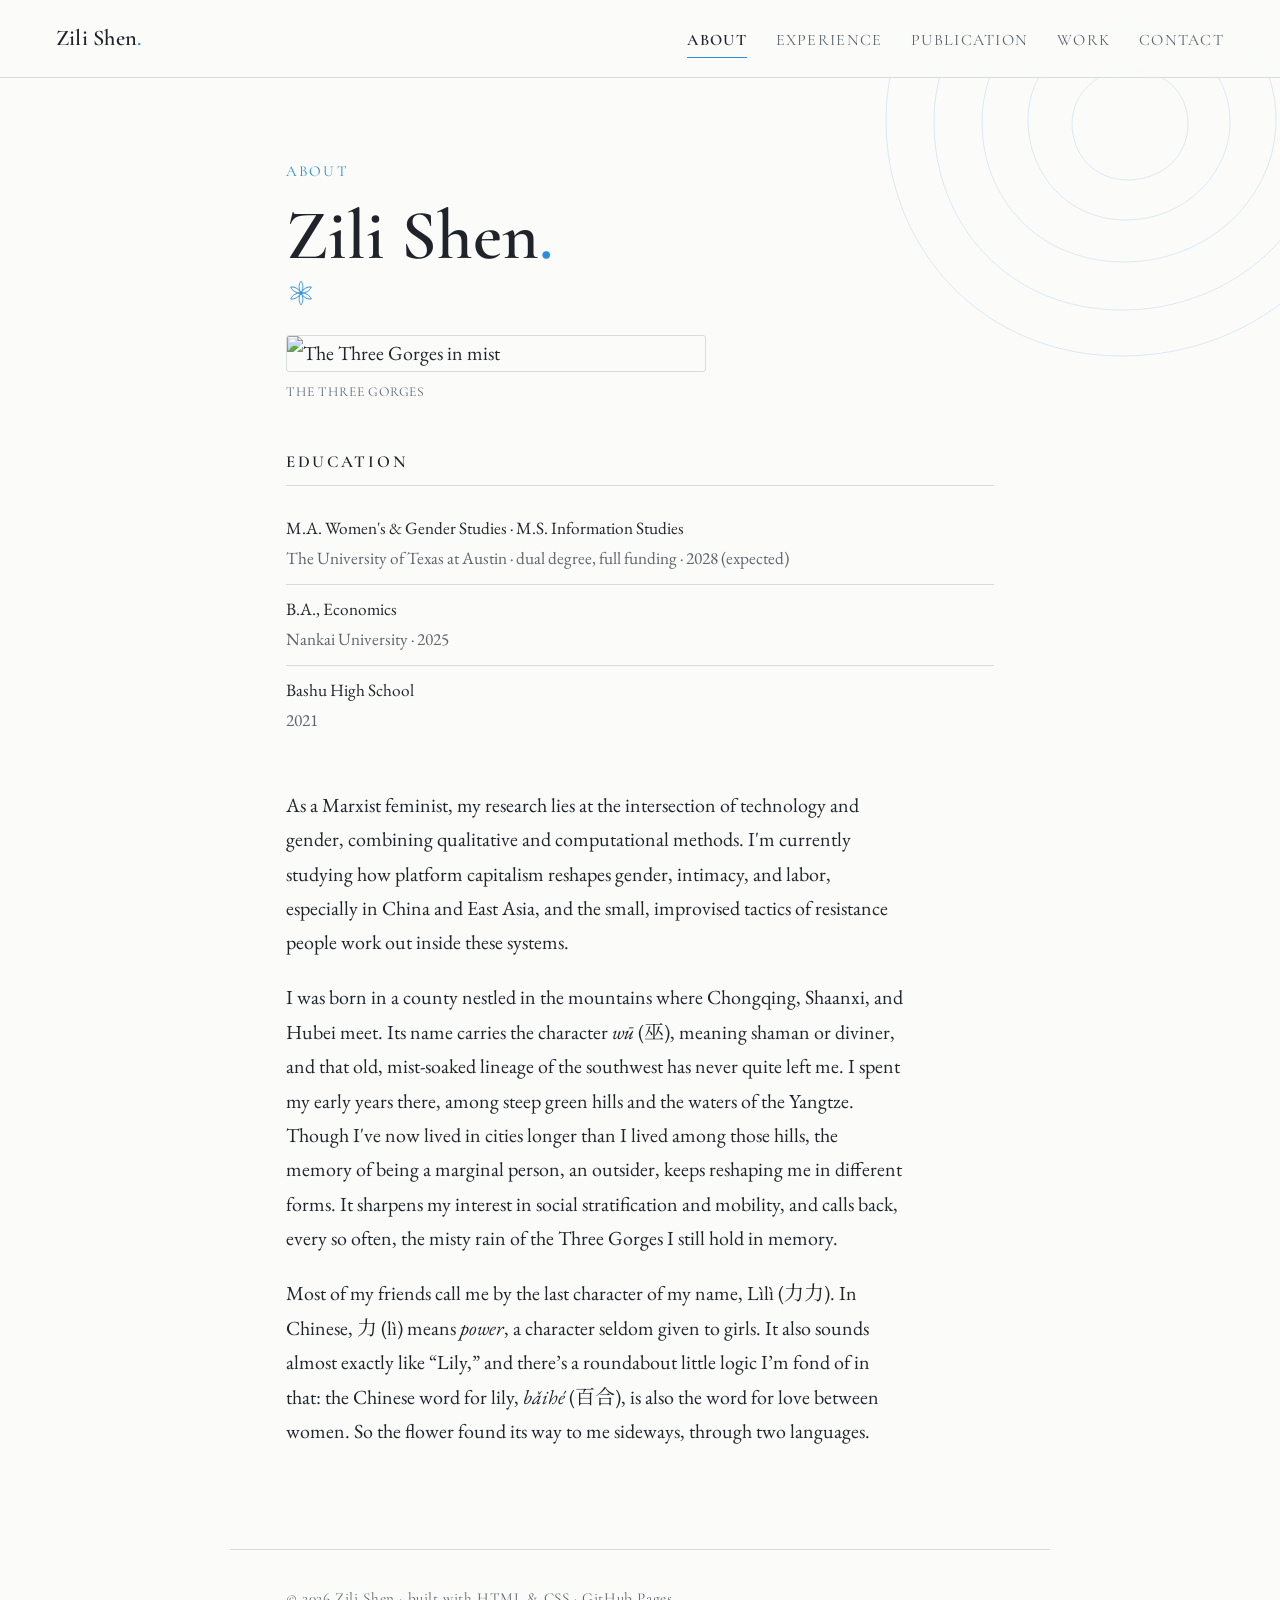
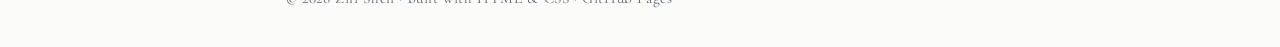
==== about.html @ ae3ffd70 "Add files via upload" ====
<!DOCTYPE html>
<html lang="en">
<head>
  <meta charset="UTF-8" />
  <meta name="viewport" content="width=device-width, initial-scale=1.0" />
  <title>About — Zili Shen</title>
  <link rel="preconnect" href="https://fonts.googleapis.com" />
  <link rel="preconnect" href="https://fonts.gstatic.com" crossorigin />
  <link href="https://fonts.googleapis.com/css2?family=Cormorant+Garamond:ital,wght@0,500;0,600;1,500&family=EB+Garamond:ital,wght@0,400;0,500;1,400&family=Noto+Serif+SC:wght@400;500&display=swap" rel="stylesheet" />
  <link rel="stylesheet" href="styles.css" />
</head>
<body>
  <nav class="nav">
    <a href="about.html" class="nav__name">Zili Shen<span class="dot">.</span></a>
    <div class="nav__links">
      <a href="about.html" class="is-active">about</a>
      <a href="experience.html">experience</a>
      <a href="publication.html">publication</a>
      <a href="work.html">work</a>
      <a href="contact.html">contact</a>
    </div>
  </nav>

  <main class="page reveal">
    <p class="eyebrow">About</p>
    <h2 class="page-title">Zili Shen<span class="dot">.</span></h2>
    <svg class="lily-mark" viewBox="0 0 48 48" fill="none" stroke="currentColor" stroke-width="1.4" aria-hidden="true">
      <path d="M24 25 C20 17 20 10 24 5 C28 10 28 17 24 25 Z"/>
      <path d="M24 25 C20 17 20 10 24 5 C28 10 28 17 24 25 Z" transform="rotate(60 24 24)"/>
      <path d="M24 25 C20 17 20 10 24 5 C28 10 28 17 24 25 Z" transform="rotate(120 24 24)"/>
      <path d="M24 25 C20 17 20 10 24 5 C28 10 28 17 24 25 Z" transform="rotate(180 24 24)"/>
      <path d="M24 25 C20 17 20 10 24 5 C28 10 28 17 24 25 Z" transform="rotate(240 24 24)"/>
      <path d="M24 25 C20 17 20 10 24 5 C28 10 28 17 24 25 Z" transform="rotate(300 24 24)"/>
      <circle cx="24" cy="24" r="2.3" fill="currentColor" stroke="none"/>
    </svg>

    <figure class="feature-img">
      <!-- Your photo of the Three Gorges, standing in for a portrait. -->
      <img src="images/sanxia.jpg" alt="The Three Gorges in mist" />
      <figcaption>The Three Gorges</figcaption>
    </figure>

    <p class="label">Education</p>
    <ul class="edu">
      <li>M.A. Women's &amp; Gender Studies &middot; M.S. Information Studies<br /><span class="where">The University of Texas at Austin &middot; dual degree, full funding &middot; 2028 (expected)</span></li>
      <li>B.A., Economics<br /><span class="where">Nankai University &middot; 2025</span></li>
      <li>Bashu High School<br /><span class="where">2021</span></li>
    </ul>

    <div class="prose" style="margin-top:2.6rem;">
      <p>As a Marxist feminist, my research lies at the intersection of technology and gender, combining qualitative and computational methods. I'm currently studying how platform capitalism reshapes gender, intimacy, and labor, especially in China and East Asia, and the small, improvised tactics of resistance people work out inside these systems.</p>

      <p>I was born in a county nestled in the mountains where Chongqing, Shaanxi, and Hubei meet. Its name carries the character <em>w&#363;</em> (&#24043;), meaning shaman or diviner, and that old, mist-soaked lineage of the southwest has never quite left me. I spent my early years there, among steep green hills and the waters of the Yangtze. Though I've now lived in cities longer than I lived among those hills, the memory of being a marginal person, an outsider, keeps reshaping me in different forms. It sharpens my interest in social stratification and mobility, and calls back, every so often, the misty rain of the Three Gorges I still hold in memory.</p>

      <p>Most of my friends call me by the last character of my name, L&igrave;l&igrave; (&#21147;&#21147;). In Chinese, &#21147; (l&igrave;) means <em>power</em>, a character seldom given to girls. It also sounds almost exactly like &ldquo;Lily,&rdquo; and there&rsquo;s a roundabout little logic I&rsquo;m fond of in that: the Chinese word for lily, <em>b&#462;ih&eacute;</em> (&#30334;&#21512;), is also the word for love between women. So the flower found its way to me sideways, through two languages.</p>
    </div>
  </main>

  <footer class="foot">&copy; 2026 Zili Shen <span class="dot">&middot;</span> built with HTML &amp; CSS <span class="dot">&middot;</span> GitHub Pages</footer>
  <script>
    const io = new IntersectionObserver(es => es.forEach(e => { if (e.isIntersecting) e.target.classList.add('in'); }), { threshold: 0.08 });
    document.querySelectorAll('.reveal').forEach(el => io.observe(el));
  </script>
</body>
</html>
---- styles.css ----
/* =========================================================
   Zili Shen — academic personal site
   Classic serif: EB Garamond (body) + Cormorant Garamond (headings).
   Headings in Cormorant Garamond. Palette: baby blue.

   SWITCH ACCENT — edit --accent / --accent-deep / --accent-tint:
     baby blue (current) #2b8ed6 / #1c6ba8 / #e4f2fc
     violet               #4f2ee6 / #3a1fb0 / #ece9fd
   ========================================================= */

:root {
  --paper:     #fbfcfa;
  --panel:     #eef3f0;
  --ink:       #20242a;
  --ink-soft:  #5d646c;
  --line:      #d9ddd8;

  --accent:      #2b8ed6;
  --accent-deep: #1c6ba8;
  --accent-tint: #e4f2fc;

  --display: "Cormorant Garamond", "Noto Serif SC", Georgia, serif;
  --body:    "EB Garamond", "Noto Serif SC", Georgia, serif;
  --maxw: 820px;
}

* { box-sizing: border-box; }
html { scroll-behavior: smooth; }

body {
  margin: 0;
  position: relative;
  background: var(--paper);
  color: var(--ink);
  font-family: var(--body);
  font-size: 20px;
  line-height: 1.72;
  -webkit-font-smoothing: antialiased;
  text-rendering: optimizeLegibility;
}

/* faint topographic texture, top-right, like a contour map */
body::before {
  content: "";
  position: fixed; top: 0; right: 0; width: 620px; height: 620px;
  z-index: -1; pointer-events: none; opacity: 0.5;
  background: no-repeat top right / contain;
  background-image: url("data:image/svg+xml,%3Csvg xmlns='http://www.w3.org/2000/svg' viewBox='0 0 620 620' fill='none' stroke='%23b9d6ea' stroke-width='1'%3E%3Cpath d='M470 70c34 0 58 22 58 54s-26 56-60 56-56-26-56-56 24-54 58-54z'/%3E%3Cpath d='M470 30c58 0 100 40 100 92s-46 98-104 98-98-46-98-100 44-90 102-90z'/%3E%3Cpath d='M470-12c84 0 146 56 146 132s-66 142-152 142-142-64-142-140 64-134 148-134z'/%3E%3Cpath d='M470-58c112 0 196 78 196 180s-90 188-204 188-188-86-188-188 84-180 196-180z'/%3E%3Cpath d='M470-104c140 0 244 98 244 226s-112 234-252 234-236-108-236-236 104-224 244-224z'/%3E%3C/svg%3E");
}

a { color: var(--accent); text-decoration: none; }
a:hover { color: var(--accent-deep); }
:focus-visible { outline: 2px solid var(--accent); outline-offset: 3px; border-radius: 2px; }

/* lily motif */
.lily-mark { width: 30px; height: 30px; color: var(--accent); display: block; margin: 0.4rem 0 1.7rem; }

/* ---------- nav ---------- */
.nav {
  position: sticky; top: 0; z-index: 20;
  display: flex; align-items: baseline; justify-content: space-between;
  gap: 1rem; padding: 1.2rem clamp(1.25rem, 5vw, 3.5rem);
  background: color-mix(in srgb, var(--paper) 84%, transparent);
  backdrop-filter: blur(8px);
  border-bottom: 1px solid var(--line);
}
.nav__name { font-family: var(--display); font-weight: 600; font-size: 1.4rem; letter-spacing: 0.01em; color: var(--ink); }
.nav__name .dot { color: var(--accent); }
.nav__links { display: flex; flex-wrap: wrap; gap: clamp(0.8rem, 2.4vw, 1.8rem); font-family: var(--display); font-size: 1rem; text-transform: uppercase; letter-spacing: 0.08em; }
.nav__links a { color: var(--ink-soft); padding-bottom: 2px; }
.nav__links a:hover { color: var(--accent); }
.nav__links a.is-active { color: var(--ink); font-weight: 600; border-bottom: 1px solid var(--accent); }

/* ---------- page shell ---------- */
.page { max-width: var(--maxw); margin: 0 auto; padding: clamp(2.5rem, 7vw, 5rem) clamp(1.25rem, 5vw, 3.5rem) 5rem; }
.eyebrow { font-family: var(--display); font-size: 0.95rem; letter-spacing: 0.14em; color: var(--accent); margin: 0 0 1rem; text-transform: uppercase; }
.page-title { font-family: var(--display); font-weight: 600; letter-spacing: 0; font-size: clamp(2.8rem, 7vw, 4.4rem); line-height: 1.02; margin: 0; }
.page-title .dot { color: var(--accent); }
.lead { font-size: 1.18rem; font-style: italic; color: var(--ink-soft); max-width: 60ch; margin: 0 0 2.2rem; }
.prose p { margin: 0 0 1.3rem; max-width: 62ch; }
.prose p .zh { font-family: var(--body); }

/* section label in a distinct (display) font, e.g. "Education" */
.label {
  font-family: var(--display); text-transform: uppercase; letter-spacing: 0.16em;
  font-size: 1.05rem; font-weight: 600; color: var(--ink);
  margin: 2.8rem 0 1.1rem; padding-bottom: 0.5rem; border-bottom: 1px solid var(--line);
}

/* ---------- featured photo (replaces portrait) ---------- */
.feature-img { max-width: min(420px, 100%); margin: 0 0 2.2rem; }
.feature-img img { width: 100%; height: auto; display: block; border: 1px solid var(--line); border-radius: 3px; }
.feature-img figcaption { font-family: var(--display); font-size: 0.85rem; letter-spacing: 0.06em; color: var(--ink-soft); margin-top: 0.5rem; text-transform: uppercase; }

/* ---------- education list ---------- */
.edu { list-style: none; padding: 0; margin: 0; }
.edu li { padding: 0.65rem 0; border-top: 1px solid var(--line); font-size: 1.08rem; }
.edu li:first-child { border-top: 0; }
.edu .where { color: var(--ink-soft); }

/* ---------- entries (experience / publication) ---------- */
.entry { display: grid; grid-template-columns: 8rem 1fr; gap: 1.2rem; padding: 1.25rem 0; border-top: 1px solid var(--line); }
.entry:first-of-type { border-top: 0; padding-top: 0.2rem; }
.entry__year { font-family: var(--display); font-size: 1rem; letter-spacing: 0.04em; color: var(--ink-soft); padding-top: 0.35rem; }
.entry__title { font-family: var(--display); font-weight: 600; font-size: 1.45rem; line-height: 1.25; margin: 0 0 0.3rem; transition: color 0.15s ease; }
.entry:hover .entry__title { color: var(--accent); }
.entry__meta { font-size: 1.02rem; color: var(--ink-soft); margin: 0; max-width: 62ch; }
.entry__org { color: var(--ink); }
.entry__venue { font-style: italic; }

/* ---------- chips ---------- */
.chips { display: flex; flex-wrap: wrap; gap: 0.55rem; margin: 0.4rem 0 0; padding: 0; list-style: none; }
.chip { font-family: var(--display); font-size: 0.95rem; letter-spacing: 0.03em; padding: 0.3rem 0.85rem; border-radius: 999px; background: var(--accent-tint); color: var(--accent-deep); }

/* ---------- work gallery ---------- */
.gallery { display: grid; grid-template-columns: repeat(3, 1fr); gap: 1rem; }
.tile { aspect-ratio: 4/5; border: 1px solid var(--line); border-radius: 4px; overflow: hidden; background: var(--panel); display: block; }
.tile img { width: 100%; height: 100%; object-fit: cover; display: block; }
.tile__placeholder { width: 100%; height: 100%; display: grid; place-items: center; padding: 1rem; background: var(--accent-tint); }
.tile__placeholder span { font-family: var(--display); font-size: 0.95rem; letter-spacing: 0.04em; color: var(--accent-deep); text-align: center; }

/* ---------- contact ---------- */
.form { max-width: 30rem; margin-top: 0.5rem; }
.form label { display: block; font-family: var(--display); text-transform: uppercase; letter-spacing: 0.08em; font-size: 0.9rem; margin: 1.1rem 0 0.4rem; }
.form input, .form textarea { width: 100%; font-family: var(--body); font-size: 1.05rem; color: var(--ink); background: var(--paper); border: 1px solid var(--line); border-radius: 4px; padding: 0.6rem 0.8rem; }
.form input:focus, .form textarea:focus { outline: 2px solid var(--accent); outline-offset: 1px; border-color: transparent; }
.form textarea { min-height: 7rem; resize: vertical; }
.btn { display: inline-block; font-family: var(--display); text-transform: uppercase; letter-spacing: 0.08em; font-size: 1rem; color: var(--paper); background: var(--ink); border: 0; cursor: pointer; padding: 0.6rem 1.5rem; border-radius: 4px; margin-top: 1.4rem; transition: background 0.2s ease; }
.btn:hover { background: var(--accent); color: var(--paper); }
.contact-list { list-style: none; padding: 0; margin: 2.4rem 0 0; font-size: 1.08rem; }
.contact-list li { padding: 0.5rem 0; }
.contact-list .k { font-family: var(--display); text-transform: uppercase; letter-spacing: 0.08em; font-size: 0.9rem; color: var(--ink-soft); display: inline-block; min-width: 7rem; }

/* ---------- footer ---------- */
.foot { border-top: 1px solid var(--line); padding: 2.2rem clamp(1.25rem, 5vw, 3.5rem); font-family: var(--display); letter-spacing: 0.04em; font-size: 0.95rem; color: var(--ink-soft); max-width: var(--maxw); margin: 0 auto; }
.foot .dot { color: var(--accent); }

/* ---------- splash / gate ---------- */
.splash-body { margin: 0; min-height: 100vh; display: flex; background: linear-gradient(180deg, var(--accent-tint), var(--paper)); }
.splash-body::before { display: none; }
.splash { margin: auto; width: 100%; max-width: 940px; padding: 5vh clamp(1.25rem, 5vw, 3.5rem); display: flex; flex-direction: column; align-items: center; gap: 1.8rem; }
.splash__eyebrow { font-family: var(--display); font-size: 1.05rem; letter-spacing: 0.3em; text-transform: uppercase; color: var(--accent-deep); margin: 0; }
.splash__frame { width: 100%; border: 1px solid var(--line); border-radius: 8px; overflow: hidden; background: #fff; box-shadow: 0 18px 50px rgba(43,142,214,0.12); }
.splash__frame img { display: block; width: 100%; height: auto; }
.splash__marquee { width: 100%; overflow: hidden; white-space: nowrap; -webkit-mask: linear-gradient(90deg, transparent, #000 12%, #000 88%, transparent); mask: linear-gradient(90deg, transparent, #000 12%, #000 88%, transparent); }
.splash__marquee span { display: inline-block; font-family: var(--body); font-style: italic; font-size: clamp(1.2rem, 2.8vw, 1.7rem); color: var(--ink-soft); letter-spacing: 0.02em; animation: marq 28s linear infinite; }
.enter { font-family: var(--display); letter-spacing: 0.34em; font-size: 1.05rem; text-transform: uppercase; color: var(--ink); border-bottom: 1px solid var(--accent); padding: 0 2px 5px; transition: color 0.2s ease; }
.enter:hover { color: var(--accent); }
@keyframes marq { from { transform: translateX(0); } to { transform: translateX(-50%); } }

/* ---------- motion ---------- */
.reveal { opacity: 0; transform: translateY(12px); transition: opacity 0.6s ease, transform 0.6s ease; }
.reveal.in { opacity: 1; transform: none; }

/* ---------- responsive ---------- */
@media (max-width: 560px) {
  body { font-size: 19px; }
  .gallery { grid-template-columns: repeat(2, 1fr); }
  .entry { grid-template-columns: 1fr; gap: 0.3rem; }
  body::before { width: 360px; height: 360px; }
}
@media (prefers-reduced-motion: reduce) {
  html { scroll-behavior: auto; }
  .reveal { opacity: 1; transform: none; transition: none; }
  .splash__marquee span { animation: none; }
}
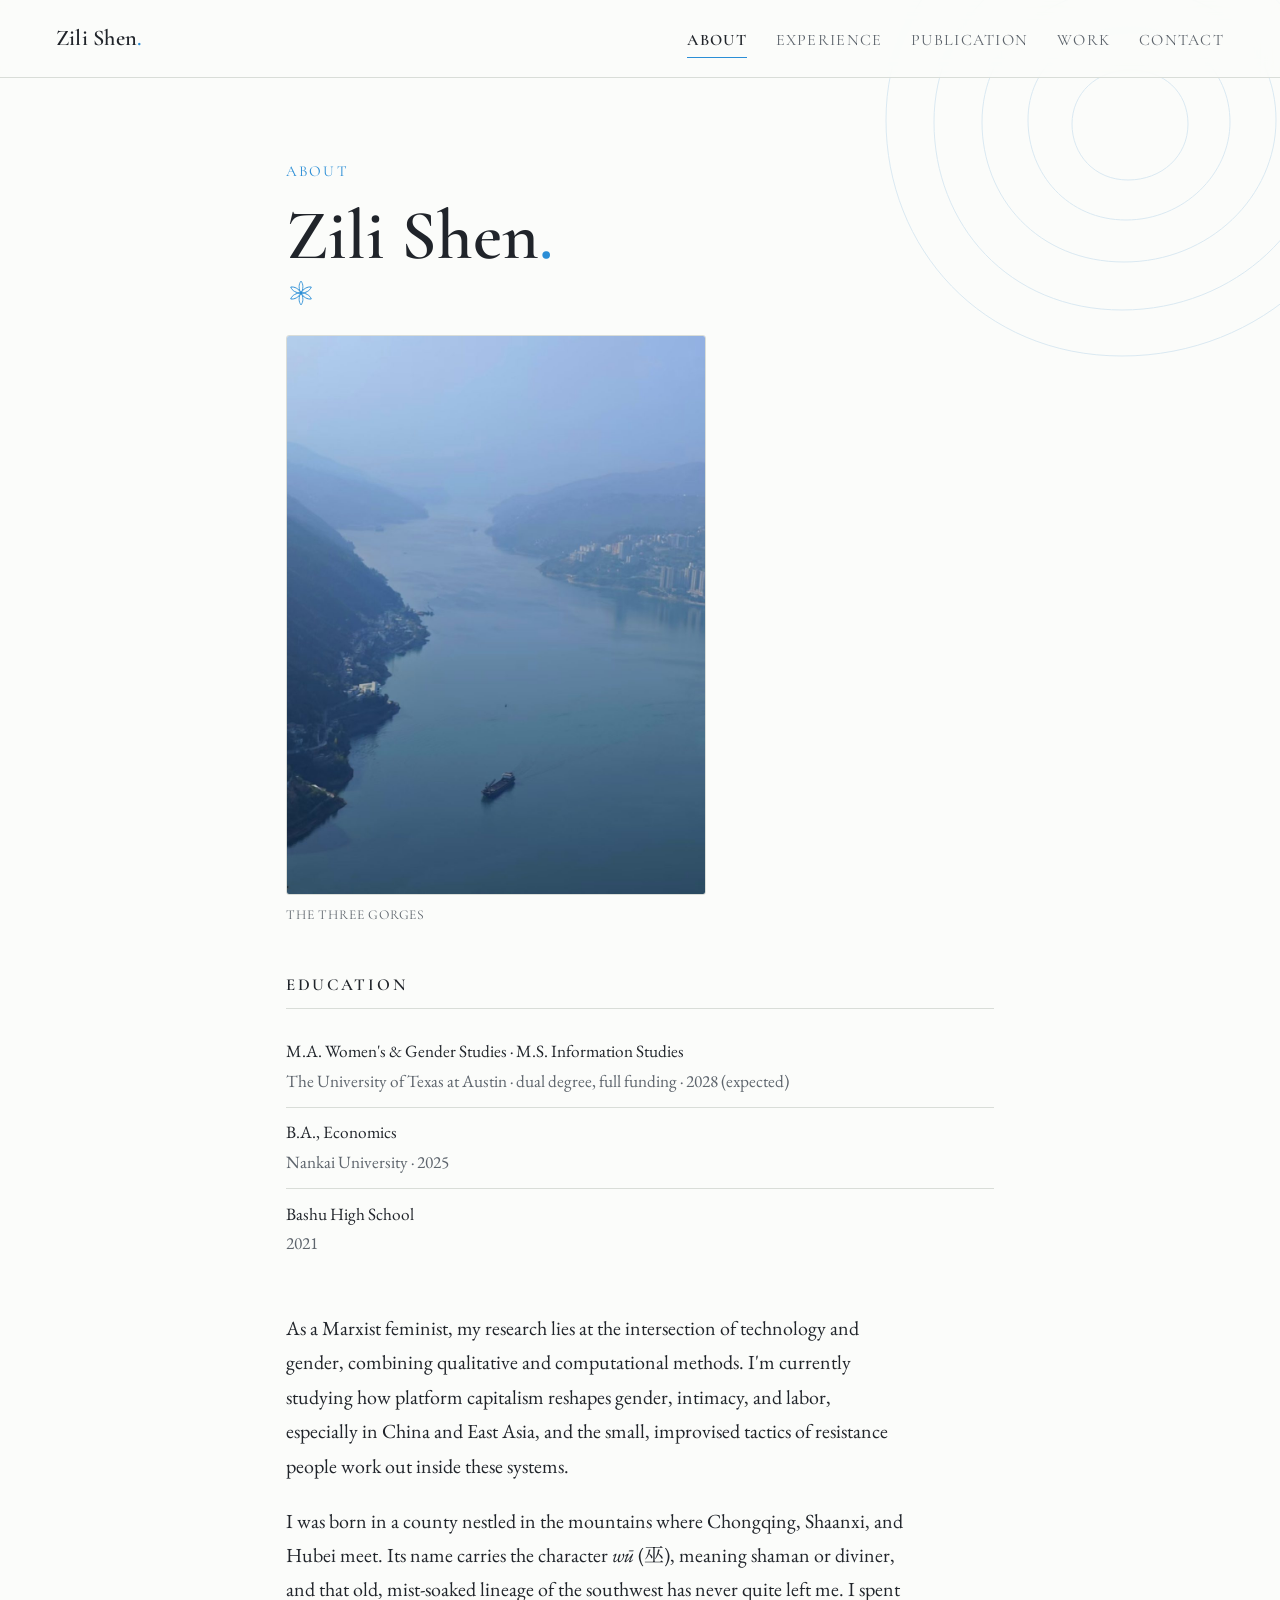
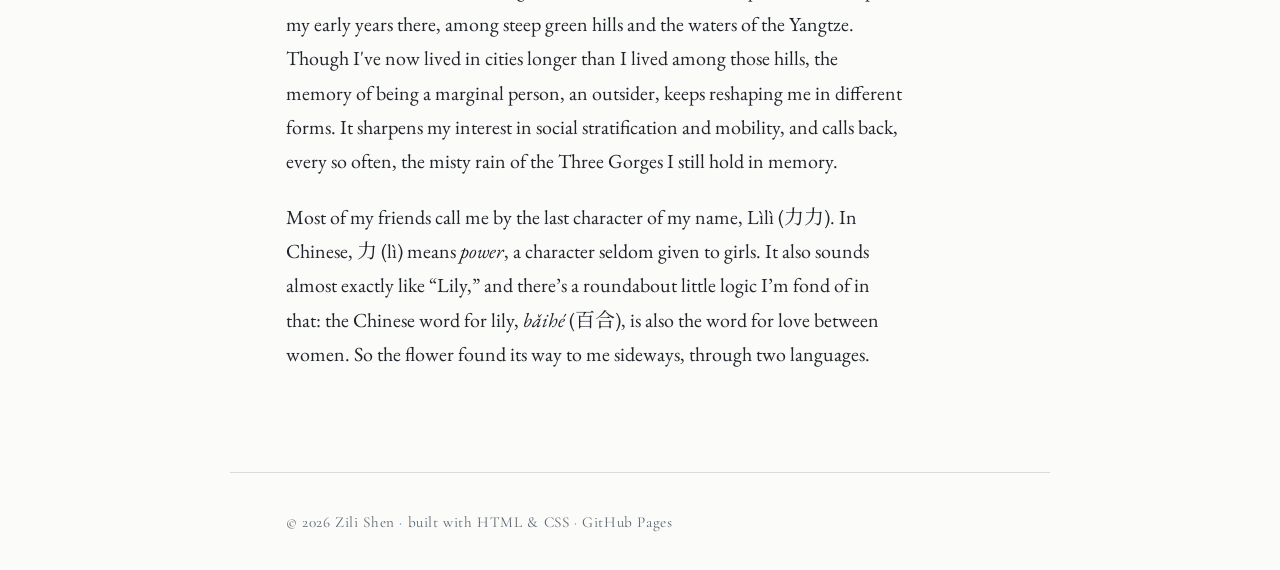
==== commit ecc85535: "Add files via upload" ====
--- a/about.html
+++ b/about.html
@@ -36,7 +36,7 @@
 
     <figure class="feature-img">
       <!-- Your photo of the Three Gorges, standing in for a portrait. -->
-      <img src="images/sanxia.jpg" alt="The Three Gorges in mist" />
+      <img src="sanxia.jpg" alt="The Three Gorges in mist" />
       <figcaption>The Three Gorges</figcaption>
     </figure>
 
--- a/styles.css
+++ b/styles.css
@@ -143,7 +143,8 @@
 .splash__frame { width: 100%; border: 1px solid var(--line); border-radius: 8px; overflow: hidden; background: #fff; box-shadow: 0 18px 50px rgba(43,142,214,0.12); }
 .splash__frame img { display: block; width: 100%; height: auto; }
 .splash__marquee { width: 100%; overflow: hidden; white-space: nowrap; -webkit-mask: linear-gradient(90deg, transparent, #000 12%, #000 88%, transparent); mask: linear-gradient(90deg, transparent, #000 12%, #000 88%, transparent); }
-.splash__marquee span { display: inline-block; font-family: var(--body); font-style: italic; font-size: clamp(1.2rem, 2.8vw, 1.7rem); color: var(--ink-soft); letter-spacing: 0.02em; animation: marq 28s linear infinite; }
+.splash__marquee span { display: inline-block; font-family: var(--body); font-style: normal; font-size: clamp(1.2rem, 2.8vw, 1.7rem); color: var(--ink-soft); letter-spacing: 0.02em; animation: marq 28s linear infinite; }
+.splash__quote { font-family: var(--body); font-size: clamp(1.15rem, 2.8vw, 1.65rem); color: var(--ink); text-align: center; max-width: 34rem; margin: 0; line-height: 1.7; }
 .enter { font-family: var(--display); letter-spacing: 0.34em; font-size: 1.05rem; text-transform: uppercase; color: var(--ink); border-bottom: 1px solid var(--accent); padding: 0 2px 5px; transition: color 0.2s ease; }
 .enter:hover { color: var(--accent); }
 @keyframes marq { from { transform: translateX(0); } to { transform: translateX(-50%); } }
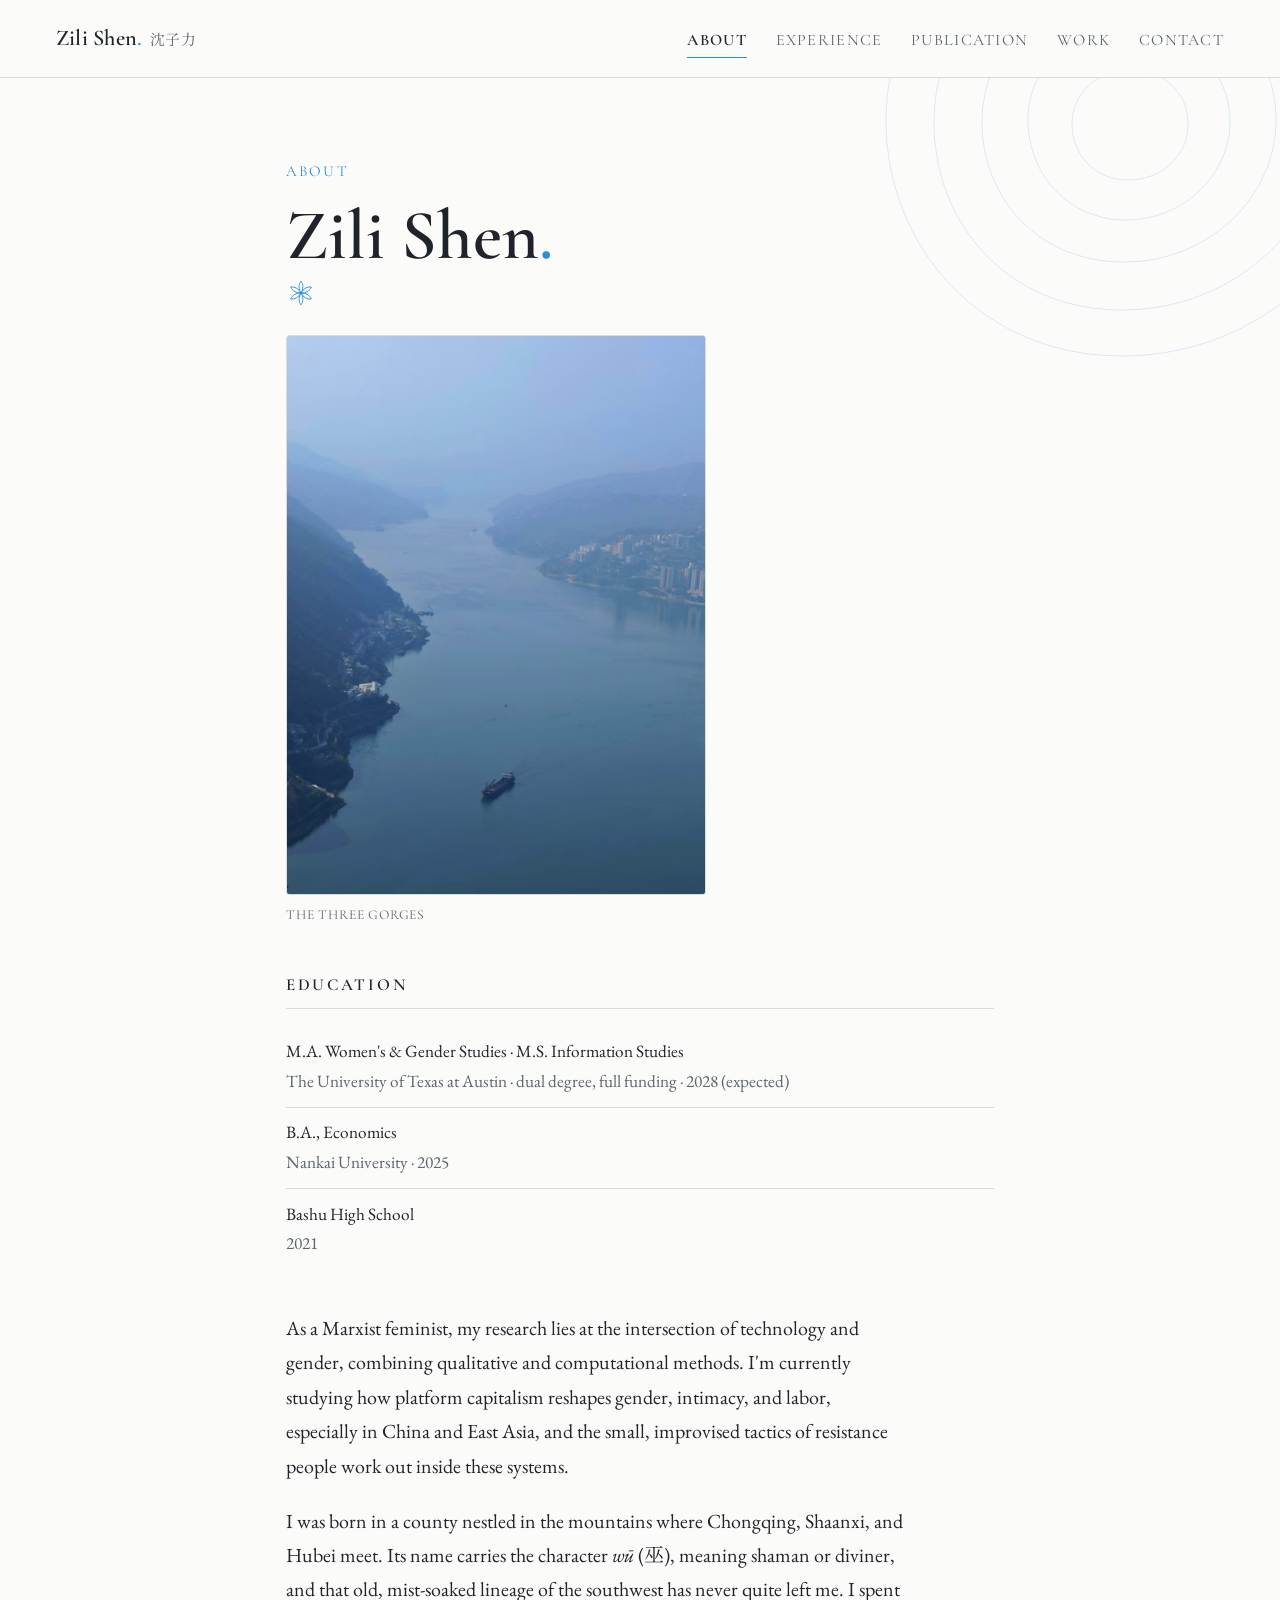
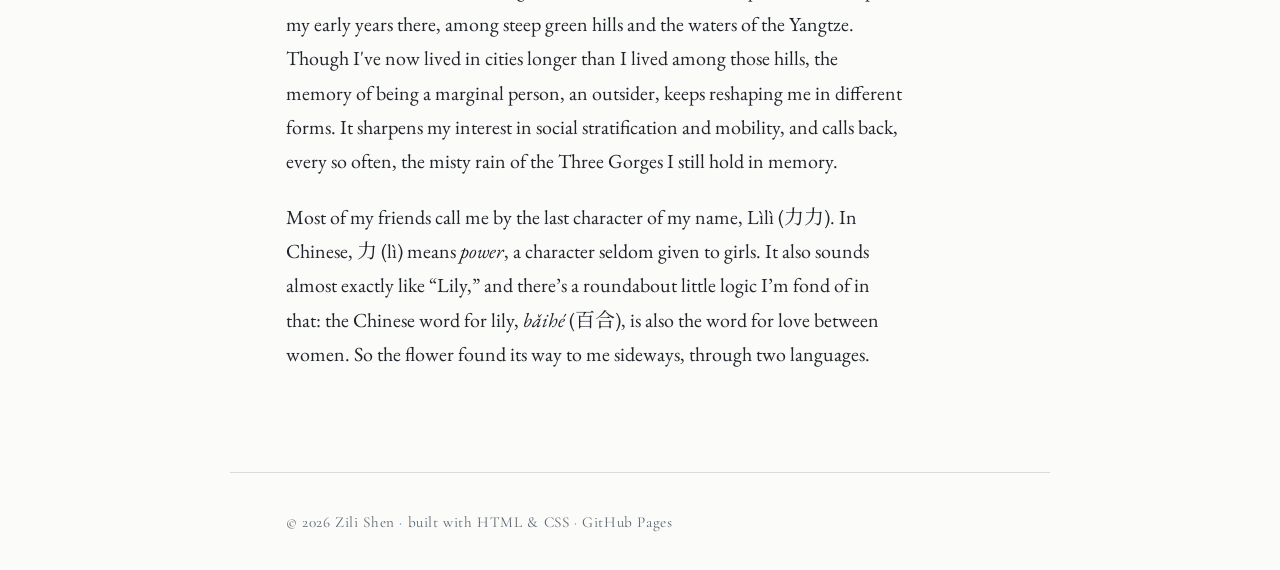
==== commit 7f37f0c5: "Add files via upload" ====
--- a/about.html
+++ b/about.html
@@ -11,7 +11,7 @@
 </head>
 <body>
   <nav class="nav">
-    <a href="about.html" class="nav__name">Zili Shen<span class="dot">.</span></a>
+    <a href="about.html" class="nav__name">Zili Shen<span class="dot">.</span><span class="nav__zh">沈子力</span></a>
     <div class="nav__links">
       <a href="about.html" class="is-active">about</a>
       <a href="experience.html">experience</a>
--- a/styles.css
+++ b/styles.css
@@ -66,6 +66,7 @@
 }
 .nav__name { font-family: var(--display); font-weight: 600; font-size: 1.4rem; letter-spacing: 0.01em; color: var(--ink); }
 .nav__name .dot { color: var(--accent); }
+.nav__zh { font-family: var(--display); font-size: 0.66em; font-weight: 400; letter-spacing: 0.03em; color: var(--ink-soft); margin-left: 0.5em; }
 .nav__links { display: flex; flex-wrap: wrap; gap: clamp(0.8rem, 2.4vw, 1.8rem); font-family: var(--display); font-size: 1rem; text-transform: uppercase; letter-spacing: 0.08em; }
 .nav__links a { color: var(--ink-soft); padding-bottom: 2px; }
 .nav__links a:hover { color: var(--accent); }
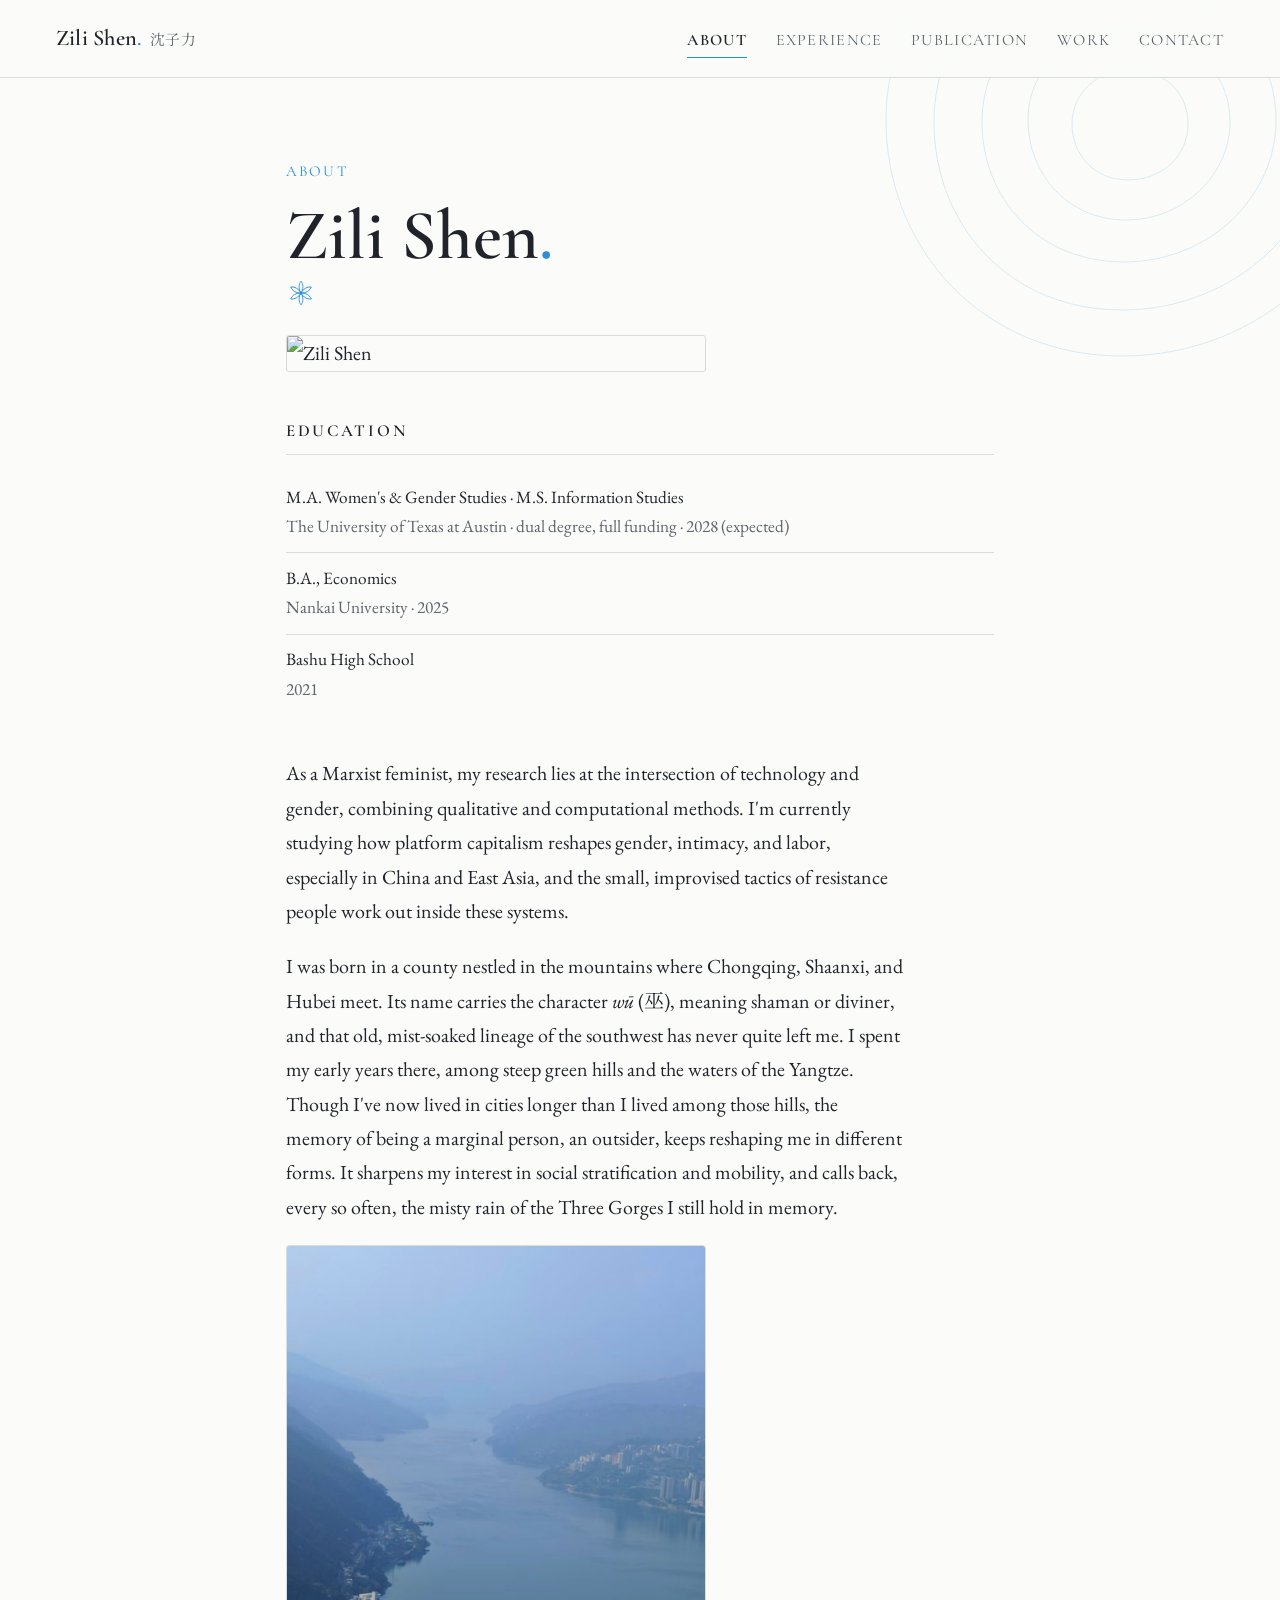
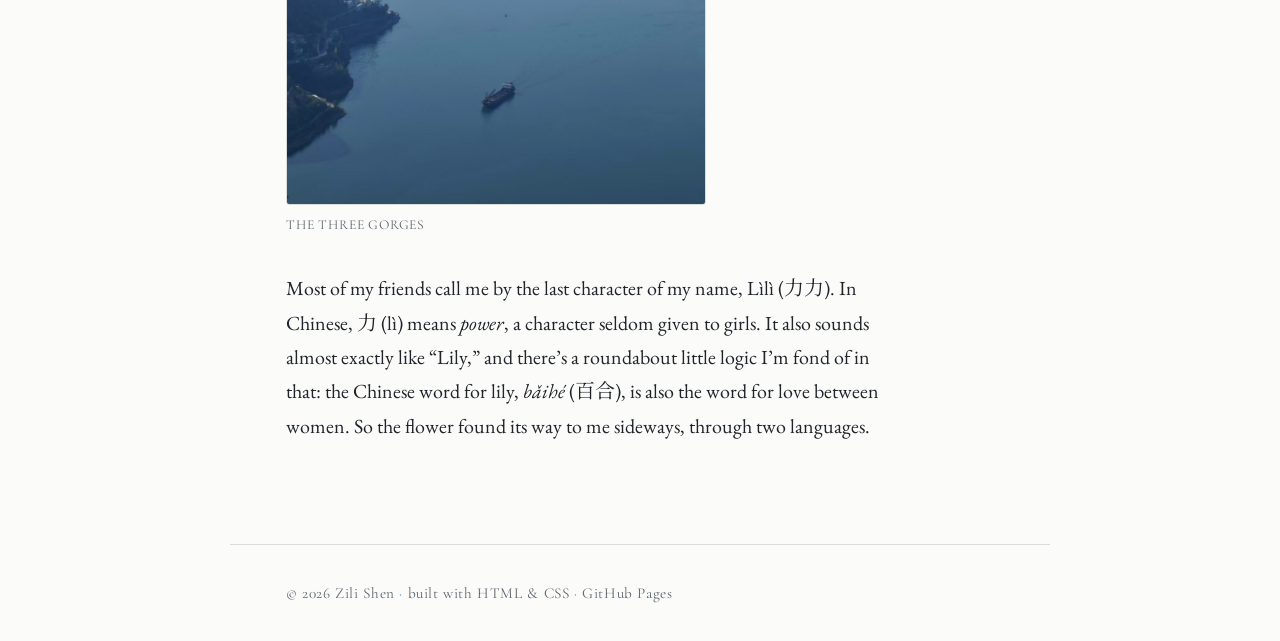
==== commit 0298e0a3: "Add files via upload" ====
--- a/about.html
+++ b/about.html
@@ -35,9 +35,7 @@
     </svg>
 
     <figure class="feature-img">
-      <!-- Your photo of the Three Gorges, standing in for a portrait. -->
-      <img src="sanxia.jpg" alt="The Three Gorges in mist" />
-      <figcaption>The Three Gorges</figcaption>
+      <img src="portrait.jpg" alt="Zili Shen" />
     </figure>
 
     <p class="label">Education</p>
@@ -52,6 +50,11 @@
 
       <p>I was born in a county nestled in the mountains where Chongqing, Shaanxi, and Hubei meet. Its name carries the character <em>w&#363;</em> (&#24043;), meaning shaman or diviner, and that old, mist-soaked lineage of the southwest has never quite left me. I spent my early years there, among steep green hills and the waters of the Yangtze. Though I've now lived in cities longer than I lived among those hills, the memory of being a marginal person, an outsider, keeps reshaping me in different forms. It sharpens my interest in social stratification and mobility, and calls back, every so often, the misty rain of the Three Gorges I still hold in memory.</p>
 
+      <figure class="feature-img">
+        <img src="sanxia.jpg" alt="The Three Gorges in mist" />
+        <figcaption>The Three Gorges</figcaption>
+      </figure>
+
       <p>Most of my friends call me by the last character of my name, L&igrave;l&igrave; (&#21147;&#21147;). In Chinese, &#21147; (l&igrave;) means <em>power</em>, a character seldom given to girls. It also sounds almost exactly like &ldquo;Lily,&rdquo; and there&rsquo;s a roundabout little logic I&rsquo;m fond of in that: the Chinese word for lily, <em>b&#462;ih&eacute;</em> (&#30334;&#21512;), is also the word for love between women. So the flower found its way to me sideways, through two languages.</p>
     </div>
   </main>
